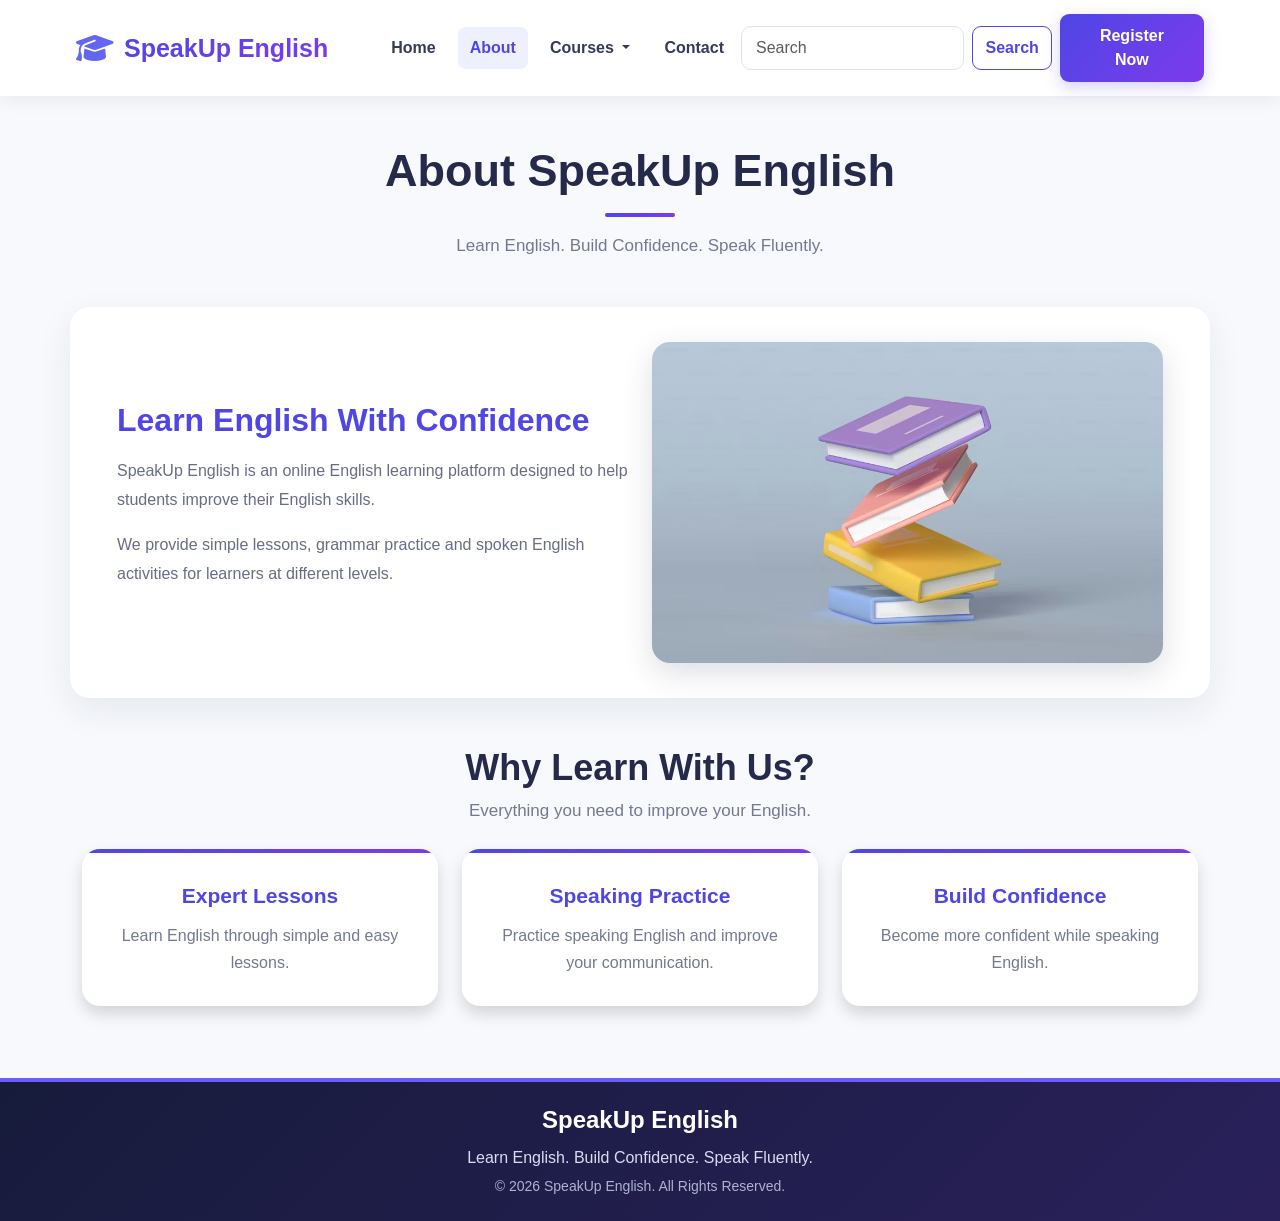
==== about.html @ b66ad8b5 "lesson" ====
<!doctype html>
<html lang="en">

<head>
  <meta charset="utf-8">
  <meta name="viewport" content="width=device-width, initial-scale=1">

  <title>SpeakUp English</title>

  <!-- Bootstrap CSS -->
  <link href="https://cdn.jsdelivr.net/npm/bootstrap@5.2.3/dist/css/bootstrap.min.css" rel="stylesheet"
    integrity="sha384-rbsA2VBKQhggwzxH7pPCaAqO46MgnOM80zW1RWuH61DGLwZJEdK2Kadq2F9CUG65" crossorigin="anonymous">

      <link rel="stylesheet" href="https://cdnjs.cloudflare.com/ajax/libs/font-awesome/6.7.2/css/all.min.css" />

  <!-- Custom CSS -->
  <link rel="stylesheet" href="about.css">

</head>

<body>
  <!-- =========================
       NAVBAR
  ========================== -->

  <nav class="navbar navbar-expand-lg bg-light">

    <div class="container-fluid">

      <!-- Website Name -->
       <a class="navbar-brand" href="index.css">
        <i class="fa-solid fa-graduation-cap"></i>
        <span>SpeakUp English</span>
      </a>

      <!-- Mobile Menu Button -->
      <button class="navbar-toggler" type="button" data-bs-toggle="collapse" data-bs-target="#navbarSupportedContent"
        aria-controls="navbarSupportedContent" aria-expanded="false" aria-label="Toggle navigation">

        <span class="navbar-toggler-icon"></span>

      </button>


      <!-- Navbar Content -->
      <div class="collapse navbar-collapse" id="navbarSupportedContent">

        <ul class="navbar-nav me-auto mb-2 mb-lg-0">

          <!-- Home -->
          <li class="nav-item">
            <a class="nav-link" href="index.html">
              Home
            </a>
          </li>

          <!-- About -->
          <li class="nav-item">
            <a class="nav-link active" aria-current="page" href="about.html">
              About
            </a>
          </li>


          <!-- Courses Dropdown -->
          <li class="nav-item dropdown">

            <a class="nav-link dropdown-toggle" href="#" role="button" data-bs-toggle="dropdown" aria-expanded="false">

              Courses

            </a>


            <ul class="dropdown-menu">

              <li>
                <a class="dropdown-item" href="basic-english.html">
                  Basic English
                </a>
              </li>

              <li>
                <a class="dropdown-item" href="grammar.html">
                  English Grammar
                </a>
              </li>

              <li>
                <hr class="dropdown-divider">
              </li>

              <li>
                <a class="dropdown-item" href="spoken-english.html">
                  Spoken English
                </a>
              </li>

            </ul>

          </li>


          <!-- Contact -->
          <li class="nav-item">
            <a class="nav-link" href="contect.html">
              Contact
            </a>
          </li>

        </ul>


        <!-- Search -->
        <form class="d-flex" role="search">

          <input class="form-control me-2" type="search" placeholder="Search" aria-label="Search">

          <button class="btn btn-outline-success" type="submit">

            Search

          </button>

        </form>

        <a href="registration.html" class="btn btn-primary ms-2">
          Register Now
        </a>

      </div>

    </div>

  </nav>

  <!-- About Section -->

  <div class="container mt-5">

    <div class="text-center">

      <h1 class="display-5 fw-bold">
        About SpeakUp English
      </h1>

      <p class="text-muted">
        Learn English. Build Confidence. Speak Fluently.
      </p>

    </div>

  </div>

  <div class="container mt-5">

    <div class="row align-items-center">

      <div class="col-md-6">

        <h2>Learn English With Confidence</h2>

        <p>
          SpeakUp English is an online English learning platform
          designed to help students improve their English skills.
        </p>

        <p>
          We provide simple lessons, grammar practice and spoken
          English activities for learners at different levels.
        </p>

      </div>


      <div class="col-md-6">

        <img src="bg3.avif" class="img-fluid rounded" alt="English Learning">

      </div>

    </div>

  </div>

  <!-- Why Learn With Us -->

  <div class="container text-center mt-5">

    <h2 class="display-6 fw-bold">
      Why Learn With Us?
    </h2>

    <p class="text-muted">
      Everything you need to improve your English.
    </p>

  </div>


  <!-- Features -->

  <div class="container mt-4">

    <div class="row">

      <!-- Card 1 -->
      <div class="col-md-4 mb-4">

        <div class="card h-100 shadow">

          <div class="card-body">

            <h4 class="card-title">
              Expert Lessons
            </h4>

            <p class="card-text">
              Learn English through simple and easy lessons.
            </p>

          </div>

        </div>

      </div>


      <!-- Card 2 -->
      <div class="col-md-4 mb-4">

        <div class="card h-100 shadow">

          <div class="card-body">

            <h4 class="card-title">
              Speaking Practice
            </h4>

            <p class="card-text">
              Practice speaking English and improve your communication.
            </p>

          </div>

        </div>

      </div>


      <!-- Card 3 -->
      <div class="col-md-4 mb-4">

        <div class="card h-100 shadow">

          <div class="card-body">

            <h4 class="card-title">
              Build Confidence
            </h4>

            <p class="card-text">
              Become more confident while speaking English.
            </p>

          </div>

        </div>

      </div>

    </div>

  </div>
  <!-- Footer -->

  <footer class="bg-dark text-white text-center py-4 mt-5">

    <h5>SpeakUp English</h5>

    <p class="mb-1">
      Learn English. Build Confidence. Speak Fluently.
    </p>

    <p class="mb-0">
      © 2026 SpeakUp English. All Rights Reserved.
    </p>

  </footer>









  <script src="https://cdn.jsdelivr.net/npm/bootstrap@5.2.3/dist/js/bootstrap.bundle.min.js"
    integrity="sha384-kenU1KFdBIe4zVF0s0G1M5b4hcpxyD9F7jL+jjXkk+Q2h455rYXK/7HAuoJl+0I4" crossorigin="anonymous">
    </script>

</body>

</html>
---- about.css ----
/* =========================================================
SPEAKUP ENGLISH - ABOUT PAGE CSS
Professional Blue + Purple Theme
========================================================= */

/* =========================
GLOBAL
========================= */

* {
  margin: 0;
  padding: 0;
  box-sizing: border-box;
  }

html {
scroll-behavior: smooth;
}

body {
font-family: "Segoe UI", Arial, sans-serif;
background: #f7f9fc;
color: #25294a;
line-height: 1.6;
}

/* =========================
NAVBAR
========================= */

.navbar {
background: rgba(255, 255, 255, 0.98) !important;
padding: 14px 5%;
box-shadow: 0 3px 18px rgba(31, 41, 75, 0.08);

position: sticky;
top: 0;
z-index: 1000;
}

/* Website Logo */

.navbar-brand {
display: flex;
align-items: center;
gap: 10px;

text-decoration: none;
}

.navbar-brand i {
font-size: 30px;
color: #6366f1;
transition: 0.3s ease;
}

.navbar-brand span {
font-size: 25px;
font-weight: 800;

background: linear-gradient(
135deg,
#4f46e5,
#7c3aed
);

-webkit-background-clip: text;
-webkit-text-fill-color: transparent;
}

.navbar-brand:hover i {
color: #7c3aed;
transform: rotate(-5deg) scale(1.08);
}

/* Navbar Links */

.navbar-nav {
margin-left: 30px;
}

.nav-link {
color: #343a5a !important;
font-weight: 600;

margin: 0 5px;
padding: 8px 12px !important;

border-radius: 8px;

transition: all 0.3s ease;
}

.nav-link:hover {
color: #4f46e5 !important;
background: #eef0ff;
}

.nav-link.active {
color: #4f46e5 !important;
background: #eef0ff;
}

/* =========================
DROPDOWN
========================= */

.dropdown-menu {
border: none;
border-radius: 12px;

padding: 10px;

box-shadow:
0 10px 30px rgba(31, 41, 75, 0.14);
}

.dropdown-item {
padding: 10px 14px;

border-radius: 8px;

font-weight: 500;

transition: 0.25s ease;
}

.dropdown-item:hover {
background: #eef0ff;
color: #4f46e5;
}

/* =========================
SEARCH
========================= */

.navbar .form-control {
border: 1px solid #dfe3f0;
border-radius: 10px;

padding: 9px 14px;
}

.navbar .form-control:focus {
border-color: #6366f1;

box-shadow:
0 0 0 0.2rem rgba(99, 102, 241, 0.15);
}

.navbar .btn-outline-success {
color: #4f46e5;
border-color: #4f46e5;
border-radius: 9px;
font-weight: 600;
}

.navbar .btn-outline-success:hover {
background: #4f46e5;
border-color: #4f46e5;
color: white;
}

/* =========================
REGISTER BUTTON
========================= */

.btn-primary {
background: linear-gradient(
135deg,
#4f46e5,
#7c3aed
);

border: none;

border-radius: 9px;

padding: 10px 22px;

font-weight: 600;

box-shadow:
0 5px 15px rgba(79, 70, 229, 0.25);

transition: all 0.3s ease;
}

.btn-primary:hover {
background: linear-gradient(
135deg,
#4338ca,
#6d28d9
);

transform: translateY(-2px);

box-shadow:
0 8px 20px rgba(79, 70, 229, 0.35);
}

/* =========================
ABOUT PAGE HEADING
========================= */

.container.mt-5.text-center,
.container.mt-5 .text-center {
position: relative;
}

.container.mt-5 .text-center h1 {
color: #25294a;

font-size: 45px;

font-weight: 800;

margin-bottom: 12px;
}

/* Heading underline */

.container.mt-5 .text-center h1::after {
content: "";

display: block;

width: 70px;
height: 4px;

margin: 15px auto 0;

border-radius: 10px;

background: linear-gradient(
90deg,
#4f46e5,
#7c3aed
);
}

.container.mt-5 .text-center p {
color: #747991 !important;

font-size: 17px;

margin-top: 15px;
}

/* =========================
ABOUT CONTENT
========================= */

.container.mt-5 .row.align-items-center {
background: white;

border-radius: 20px;

padding: 35px;

box-shadow:
0 12px 35px rgba(31, 41, 75, 0.08);
}

/* Left Content */

.container.mt-5 .row.align-items-center h2 {
font-size: 32px;

font-weight: 800;

color: #4f46e5;

margin-bottom: 18px;
}

.container.mt-5 .row.align-items-center p {
color: #686d84;

font-size: 16px;

line-height: 1.8;
}

/* About Image */

.container.mt-5 .row.align-items-center img {
width: 100%;

max-height: 360px;

object-fit: cover;

border-radius: 18px !important;

box-shadow:
0 10px 30px rgba(31, 41, 75, 0.15);

transition: all 0.4s ease;
}

.container.mt-5 .row.align-items-center img:hover {
transform: scale(1.02);

box-shadow:
0 15px 40px rgba(79, 70, 229, 0.18);
}

/* =========================
WHY LEARN WITH US
========================= */

.container.text-center.mt-5 h2 {
color: #25294a;

font-size: 36px;

font-weight: 800;
}

.container.text-center.mt-5 > p {
color: #747991 !important;

font-size: 17px;
}

/* =========================
FEATURE CARDS
========================= */

.container.mt-4 .card {
border: none !important;

border-radius: 18px !important;

background: white;

overflow: hidden;

transition: all 0.35s ease;
}

.container.mt-4 .card:hover {
transform: translateY(-9px);

box-shadow:
0 18px 40px rgba(79, 70, 229, 0.13) !important;
}

/* Card Body */

.container.mt-4 .card-body {
padding: 30px;

text-align: center;
}

/* Card Titles */

.container.mt-4 .card-title {
color: #4f46e5;

font-size: 21px;

font-weight: 750;

margin-bottom: 14px;
}

.container.mt-4 .card-text {
color: #737990;

line-height: 1.7;

margin-bottom: 0;
}

/* Card top decoration */

.container.mt-4 .card::before {
content: "";

display: block;

height: 4px;

background: linear-gradient(
90deg,
#4f46e5,
#7c3aed
);
}

/* =========================
FOOTER
========================= */

footer {
background:
linear-gradient(
135deg,
#171b3b,
#29205a
) !important;

border-top: 4px solid #6d5dfc;
}

footer h5 {
font-size: 24px;

font-weight: 800;

margin-bottom: 10px;
}

footer p {
color: #d9dcf2;
}

footer p:last-child {
font-size: 14px;

color: #aeb3d0;
}

/* =========================
MOBILE RESPONSIVE
========================= */

@media (max-width: 991px) {

.navbar {
padding: 12px 20px;
}

.navbar-nav {
margin-left: 0;
margin-top: 15px;
}

.navbar form {
margin-top: 10px;
margin-bottom: 10px;
}

.navbar .btn-primary {
margin-left: 0 !important;
}

.container.mt-5 .row.align-items-center {
padding: 25px;
}

}

/* =========================
SMALL MOBILE
========================= */

@media (max-width: 576px) {

.navbar-brand i {
font-size: 25px;
}

.navbar-brand span {
font-size: 21px;
}

.container.mt-5 .text-center h1 {
font-size: 32px;
}

.container.mt-5 .row.align-items-center {
padding: 20px;
}

.container.mt-5 .row.align-items-center h2 {
font-size: 27px;
margin-top: 10px;
}

.container.mt-5 .row.align-items-center img {
margin-top: 20px;
max-height: 280px;
}

.container.text-center.mt-5 h2 {
font-size: 29px;
}

.container.mt-4 .card-body {
padding: 25px 20px;
}

}

/* =========================
SELECTION
========================= */

::selection {
background: #6366f1;
color: white;
}
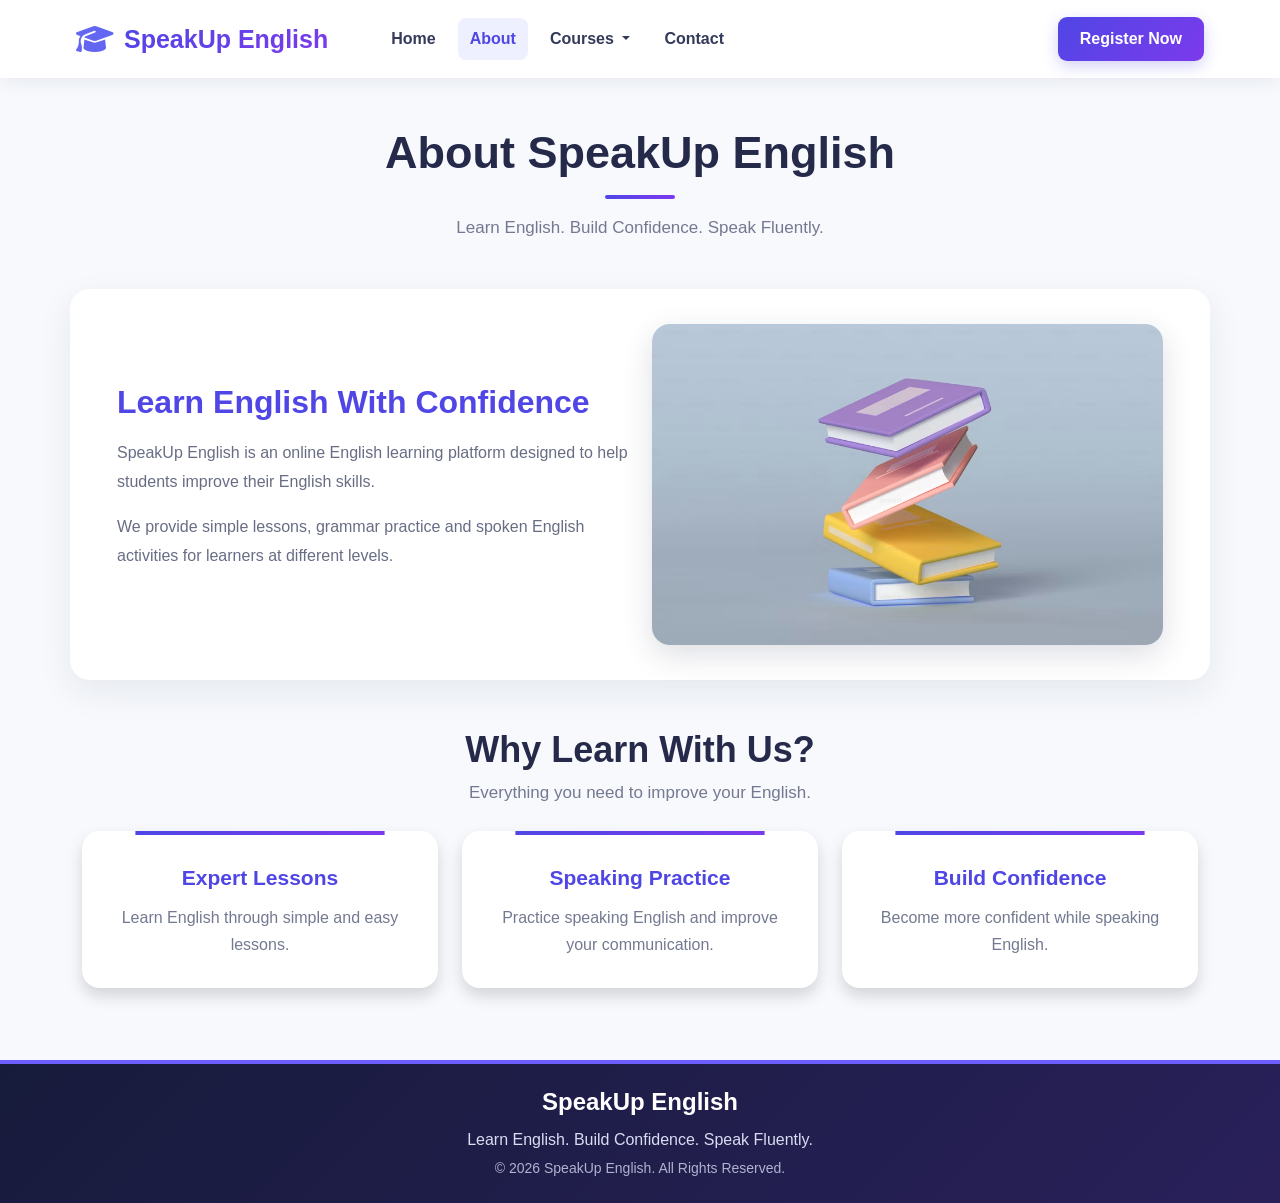
==== commit 45227ec1: "Update about.html" ====
--- a/about.html
+++ b/about.html
@@ -111,16 +111,7 @@
         </ul>
 
 
-        <!-- Search -->
-        <form class="d-flex" role="search">
-
-          <input class="form-control me-2" type="search" placeholder="Search" aria-label="Search">
-
-          <button class="btn btn-outline-success" type="submit">
-
-            Search
-
-          </button>
+        
 
         </form>
 
@@ -302,4 +293,4 @@
 
 </body>
 
-</html>+</html>
--- a/about.css
+++ b/about.css
@@ -1,6 +1,6 @@
 /* =========================================================
 SPEAKUP ENGLISH - ABOUT PAGE CSS
-Professional Blue + Purple Theme
+Professional Blue + Purple Theme + Smooth Animations
 ========================================================= */
 
 /* =========================
@@ -36,6 +36,8 @@
 position: sticky;
 top: 0;
 z-index: 1000;
+
+animation: navbarSlide 0.7s ease-out;
 }
 
 /* Website Logo */
@@ -44,14 +46,16 @@
 display: flex;
 align-items: center;
 gap: 10px;
-
 text-decoration: none;
+
+transition: transform 0.3s ease;
 }
 
 .navbar-brand i {
 font-size: 30px;
 color: #6366f1;
-transition: 0.3s ease;
+
+transition: all 0.3s ease;
 }
 
 .navbar-brand span {
@@ -68,6 +72,10 @@
 -webkit-text-fill-color: transparent;
 }
 
+.navbar-brand:hover {
+transform: translateY(-2px);
+}
+
 .navbar-brand:hover i {
 color: #7c3aed;
 transform: rotate(-5deg) scale(1.08);
@@ -94,6 +102,7 @@
 .nav-link:hover {
 color: #4f46e5 !important;
 background: #eef0ff;
+transform: translateY(-2px);
 }
 
 .nav-link.active {
@@ -113,6 +122,8 @@
 
 box-shadow:
 0 10px 30px rgba(31, 41, 75, 0.14);
+
+animation: dropdownAnimation 0.25s ease;
 }
 
 .dropdown-item {
@@ -122,12 +133,14 @@
 
 font-weight: 500;
 
-transition: 0.25s ease;
+transition: all 0.25s ease;
 }
 
 .dropdown-item:hover {
 background: #eef0ff;
 color: #4f46e5;
+
+transform: translateX(4px);
 }
 
 /* =========================
@@ -139,6 +152,8 @@
 border-radius: 10px;
 
 padding: 9px 14px;
+
+transition: all 0.3s ease;
 }
 
 .navbar .form-control:focus {
@@ -146,19 +161,27 @@
 
 box-shadow:
 0 0 0 0.2rem rgba(99, 102, 241, 0.15);
+
+transform: translateY(-1px);
 }
 
 .navbar .btn-outline-success {
 color: #4f46e5;
 border-color: #4f46e5;
+
 border-radius: 9px;
+
 font-weight: 600;
+
+transition: all 0.3s ease;
 }
 
 .navbar .btn-outline-success:hover {
 background: #4f46e5;
 border-color: #4f46e5;
 color: white;
+
+transform: translateY(-2px);
 }
 
 /* =========================
@@ -193,7 +216,7 @@
 #6d28d9
 );
 
-transform: translateY(-2px);
+transform: translateY(-3px);
 
 box-shadow:
 0 8px 20px rgba(79, 70, 229, 0.35);
@@ -208,6 +231,8 @@
 position: relative;
 }
 
+/* Main Heading */
+
 .container.mt-5 .text-center h1 {
 color: #25294a;
 
@@ -216,9 +241,11 @@
 font-weight: 800;
 
 margin-bottom: 12px;
-}
-
-/* Heading underline */
+
+animation: fadeDown 0.8s ease-out;
+}
+
+/* Heading Underline */
 
 .container.mt-5 .text-center h1::after {
 content: "";
@@ -237,6 +264,8 @@
 #4f46e5,
 #7c3aed
 );
+
+animation: underlineGrow 1s ease-out;
 }
 
 .container.mt-5 .text-center p {
@@ -245,6 +274,8 @@
 font-size: 17px;
 
 margin-top: 15px;
+
+animation: fadeUp 1s ease-out;
 }
 
 /* =========================
@@ -260,6 +291,17 @@
 
 box-shadow:
 0 12px 35px rgba(31, 41, 75, 0.08);
+
+animation: contentAppear 0.9s ease-out;
+
+transition: all 0.35s ease;
+}
+
+.container.mt-5 .row.align-items-center:hover {
+box-shadow:
+0 18px 45px rgba(79, 70, 229, 0.12);
+
+transform: translateY(-3px);
 }
 
 /* Left Content */
@@ -272,6 +314,8 @@
 color: #4f46e5;
 
 margin-bottom: 18px;
+
+animation: fadeLeft 0.9s ease-out;
 }
 
 .container.mt-5 .row.align-items-center p {
@@ -280,6 +324,8 @@
 font-size: 16px;
 
 line-height: 1.8;
+
+animation: fadeLeft 1s ease-out;
 }
 
 /* About Image */
@@ -296,11 +342,15 @@
 box-shadow:
 0 10px 30px rgba(31, 41, 75, 0.15);
 
-transition: all 0.4s ease;
+transition:
+transform 0.5s ease,
+box-shadow 0.5s ease;
+
+animation: fadeRight 0.9s ease-out;
 }
 
 .container.mt-5 .row.align-items-center img:hover {
-transform: scale(1.02);
+transform: scale(1.03);
 
 box-shadow:
 0 15px 40px rgba(79, 70, 229, 0.18);
@@ -316,12 +366,16 @@
 font-size: 36px;
 
 font-weight: 800;
+
+animation: fadeUp 0.8s ease-out;
 }
 
 .container.text-center.mt-5 > p {
 color: #747991 !important;
 
 font-size: 17px;
+
+animation: fadeUp 1s ease-out;
 }
 
 /* =========================
@@ -337,11 +391,15 @@
 
 overflow: hidden;
 
-transition: all 0.35s ease;
+transition:
+transform 0.35s ease,
+box-shadow 0.35s ease;
+
+animation: cardAppear 0.8s ease-out;
 }
 
 .container.mt-4 .card:hover {
-transform: translateY(-9px);
+transform: translateY(-10px);
 
 box-shadow:
 0 18px 40px rgba(79, 70, 229, 0.13) !important;
@@ -365,6 +423,12 @@
 font-weight: 750;
 
 margin-bottom: 14px;
+
+transition: color 0.3s ease;
+}
+
+.container.mt-4 .card:hover .card-title {
+color: #7c3aed;
 }
 
 .container.mt-4 .card-text {
@@ -375,7 +439,7 @@
 margin-bottom: 0;
 }
 
-/* Card top decoration */
+/* Card Top Decoration */
 
 .container.mt-4 .card::before {
 content: "";
@@ -389,6 +453,16 @@
 #4f46e5,
 #7c3aed
 );
+
+transform: scaleX(0.7);
+
+transform-origin: center;
+
+transition: transform 0.35s ease;
+}
+
+.container.mt-4 .card:hover::before {
+transform: scaleX(1);
 }
 
 /* =========================
@@ -404,6 +478,8 @@
 ) !important;
 
 border-top: 4px solid #6d5dfc;
+
+animation: footerAppear 1s ease-out;
 }
 
 footer h5 {
@@ -422,6 +498,168 @@
 font-size: 14px;
 
 color: #aeb3d0;
+}
+
+/* =========================
+ANIMATIONS
+========================= */
+
+/* Navbar */
+
+@keyframes navbarSlide {
+
+from {
+opacity: 0;
+transform: translateY(-25px);
+}
+
+to {
+opacity: 1;
+transform: translateY(0);
+}
+
+}
+
+/* Heading */
+
+@keyframes fadeDown {
+
+from {
+opacity: 0;
+transform: translateY(-25px);
+}
+
+to {
+opacity: 1;
+transform: translateY(0);
+}
+
+}
+
+/* Paragraph */
+
+@keyframes fadeUp {
+
+from {
+opacity: 0;
+transform: translateY(20px);
+}
+
+to {
+opacity: 1;
+transform: translateY(0);
+}
+
+}
+
+/* Left Content */
+
+@keyframes fadeLeft {
+
+from {
+opacity: 0;
+transform: translateX(-35px);
+}
+
+to {
+opacity: 1;
+transform: translateX(0);
+}
+
+}
+
+/* Right Content */
+
+@keyframes fadeRight {
+
+from {
+opacity: 0;
+transform: translateX(35px);
+}
+
+to {
+opacity: 1;
+transform: translateX(0);
+}
+
+}
+
+/* Content Card */
+
+@keyframes contentAppear {
+
+from {
+opacity: 0;
+transform: translateY(30px);
+}
+
+to {
+opacity: 1;
+transform: translateY(0);
+}
+
+}
+
+/* Feature Cards */
+
+@keyframes cardAppear {
+
+from {
+opacity: 0;
+transform: translateY(25px);
+}
+
+to {
+opacity: 1;
+transform: translateY(0);
+}
+
+}
+
+/* Dropdown */
+
+@keyframes dropdownAnimation {
+
+from {
+opacity: 0;
+transform: translateY(-8px);
+}
+
+to {
+opacity: 1;
+transform: translateY(0);
+}
+
+}
+
+/* Underline */
+
+@keyframes underlineGrow {
+
+from {
+width: 0;
+opacity: 0;
+}
+
+to {
+width: 70px;
+opacity: 1;
+}
+
+}
+
+/* Footer */
+
+@keyframes footerAppear {
+
+from {
+opacity: 0;
+}
+
+to {
+opacity: 1;
+}
+
 }
 
 /* =========================
@@ -504,3 +742,20 @@
 background: #6366f1;
 color: white;
 }
+
+/* =========================
+REDUCE MOTION
+========================= */
+
+@media (prefers-reduced-motion: reduce) {
+
+*,
+*::before,
+*::after {
+animation-duration: 0.01ms !important;
+animation-iteration-count: 1 !important;
+transition-duration: 0.01ms !important;
+scroll-behavior: auto !important;
+}
+
+}
